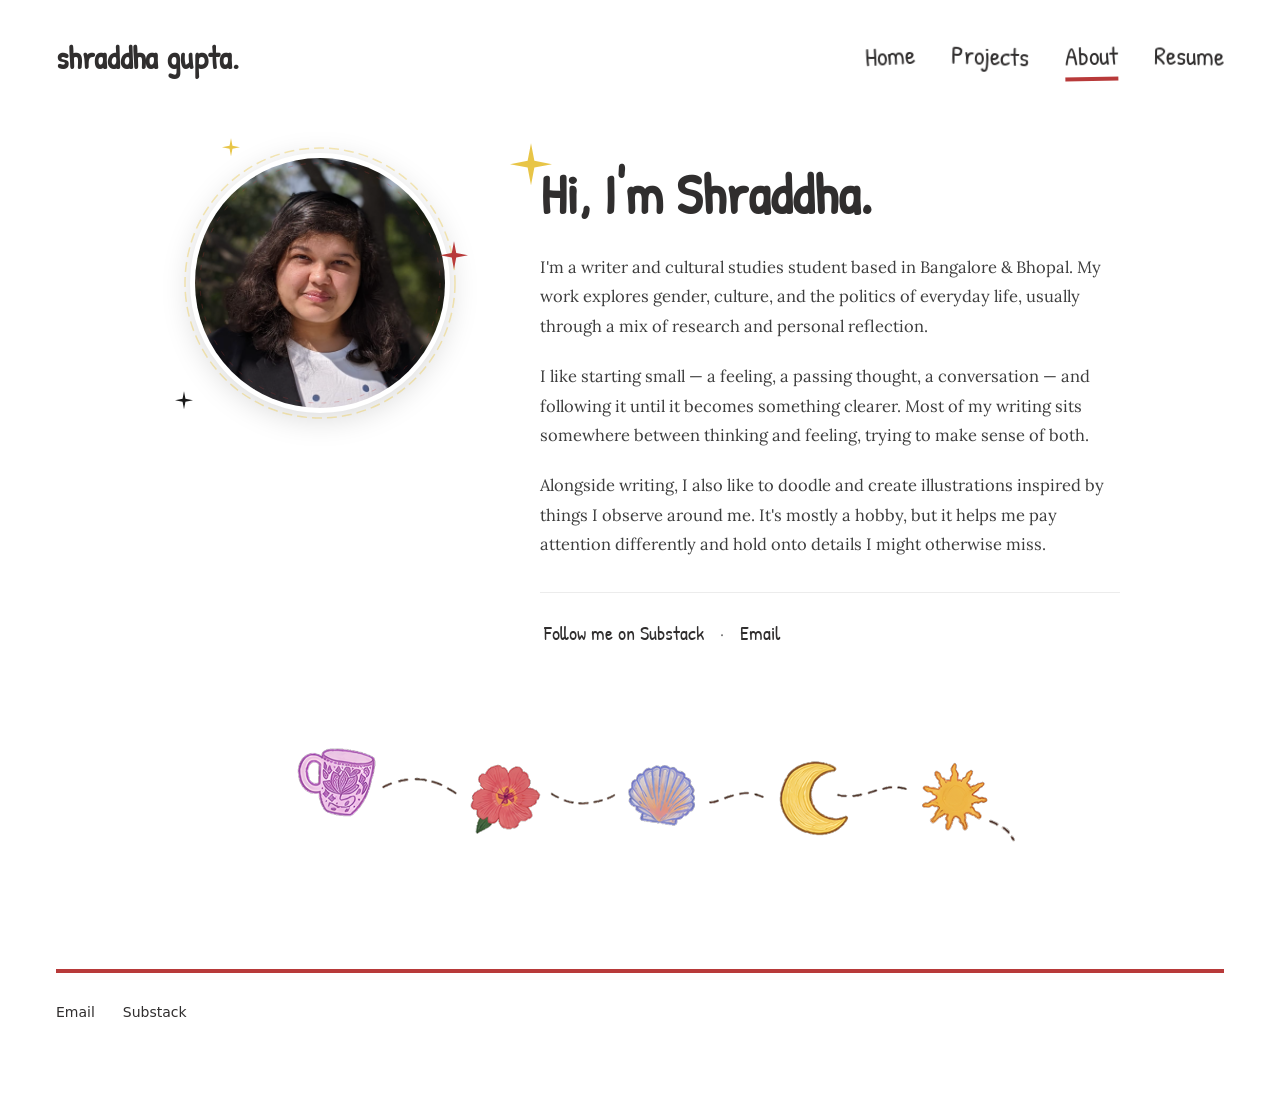
==== about.html @ cafc0611 "Add project about page, images" ====
<!DOCTYPE html>
<html lang="en">

<head>
  <meta charset="UTF-8" />
  <meta name="viewport" content="width=device-width, initial-scale=1.0" />
  <title>About · Shraddha Gupta</title>
  <link rel="preconnect" href="https://fonts.googleapis.com">
  <link rel="preconnect" href="https://fonts.gstatic.com" crossorigin>
  <link rel="stylesheet" href="assets/style.css">
  <link
    href="https://fonts.googleapis.com/css2?family=Lora:ital,wght@0,400;0,500;1,400;1,500&family=Patrick+Hand&display=swap"
    rel="stylesheet">
</head>

<body>
  <!-- ============================ NAV ============================ -->
  <nav class="page-margin">
    <div class="logo">shraddha gupta.</div>
    <div class="nav-links">
      <a href="index.html">Home</a>
      <a href="projects.html">Projects</a>
      <a href="about.html" class="nav-active-link">About</a>
      <a href="assets/Shraddha Gupta CV.pdf" target="_blank">Resume</a>
    </div>
  </nav>

  <!-- ============================ MAIN CONTENT ============================ -->
  <main class="page-margin">
    
    <!-- About Section - Side by Side Layout -->
    <section class="about-split">
      
      <!-- Left: Profile Image -->
      <div class="about-profile">
        <div class="profile-container-large">
          <div class="profile-frame-large">
            <img src="assets/profile.png" alt="Shraddha Gupta" class="profile-img">
          </div>
          <!-- Decorative ring around profile -->
          <svg class="profile-ring-large" viewBox="0 0 280 280" fill="none">
            <circle cx="140" cy="140" r="135" stroke="#e8c547" stroke-width="1.5" stroke-dasharray="10 5" opacity="0.4"/>
            <circle cx="140" cy="140" r="120" stroke="#b83a3a" stroke-width="0.8" stroke-dasharray="5 8" opacity="0.3"/>
          </svg>
          <!-- sparkles around profile -->
          <span class="sparkle sparkle--sm" style="top: -5px; left: 15%; --sparkle-color: #e8c547;"></span>
          <span class="sparkle" style="top: 35%; right: -8px; --sparkle-color: #b83a3a;"></span>
          <span class="sparkle sparkle--sm" style="bottom: 5%; left: -5px; --sparkle-color: #1a1a1a;"></span>
        </div>
      </div>

      <!-- Right: Content -->
      <div class="about-text-content">
        <h1 class="about-heading">
          <span class="sparkle sparkle--lg" style="top: -20px; left: -30px; --sparkle-color: #e8c547;"></span>
          Hi, I'm Shraddha.
        </h1>
        
        <div class="about-body">
          <p class="about-lead-large">I'm a writer and cultural studies student based in Bangalore & Bhopal. My work explores gender, culture, and the politics of everyday life, usually through a mix of research and personal reflection.</p>
          
          <p>I like starting small — a feeling, a passing thought, a conversation — and following it until it becomes something clearer. Most of my writing sits somewhere between thinking and feeling, trying to make sense of both.</p>
          
          <p>Alongside writing, I also like to doodle and create illustrations inspired by things I observe around me. It's mostly a hobby, but it helps me pay attention differently and hold onto details I might otherwise miss.</p>
        </div>

        <!-- Connect Section -->
        <div class="about-connect-split">
          <a href="https://shraddhag.substack.com/" target="_blank" rel="noopener" class="connect-link-inline">Follow me on Substack</a>
          <span class="connect-separator">·</span>
          <a href="mailto:hello@example.com" class="connect-link-inline">Email</a>
        </div>
      </div>

    </section>

    <!-- Knick-knacks illustration at bottom -->
    <div class="about-knickknacks">
      <img src="assets/drawings/knick-knacks.png" alt="Decorative knick-knacks illustration" style="max-height: 160px;">
    </div>

  </main>

  <!-- ============================ FOOTER ============================ -->
  <footer class="page-margin">
    <div class="links">
      <a href="mailto:hello@example.com">Email</a>
      <a href="https://shraddhag.substack.com/" target="_blank" rel="noopener">Substack</a>
    </div>
  </footer>

</body>
</html>
---- assets/style.css ----
:root {
  --bg: #ffffff;
  --ink: #302e2e;
  --muted: #6b6b6b;
  --accent: #b83a3a;
  --paper: #ffffff;
  --tape: #f4e9b8;
  --card-border: #ececec;
  --font-hand: 'Patrick Hand', cursive;
  --font-serif: 'Fraunces', Georgia, serif;
  --font-body: 'Lora', Georgia, serif;
  --font-sans: 'Inter', system-ui, sans-serif;
}

* {
  box-sizing: border-box;
  margin: 0;
  padding: 0;
}

html,
body {
  overflow-x: hidden;
}

html {
  scroll-behavior: smooth;
}

body {
  background: var(--bg);
  color: var(--ink);
  font-family: var(--font-sans);
  font-size: 16px;
  line-height: 1.6;
  padding: 32px 0 80px;
  -webkit-font-smoothing: antialiased;
  -moz-osx-font-smoothing: grayscale;
}

.page-margin {
  margin-left: 56px;
  margin-right: 56px;
}


/* ---------- NAV ---------- */
nav {
  display: flex;
  justify-content: space-between;
  align-items: center;
  padding-bottom: 20px;
}

.logo {
  font-family: var(--font-hand);
  font-weight: 600;
  font-size: 32px;
  letter-spacing: 0.01em;
}

.nav-links {
  display: flex;
  gap: 36px;
}

.nav-links a {
  color: var(--ink);
  text-decoration: none;
  font-family: var(--font-hand);
  font-size: 26px;
  transition: color 0.2s ease;
  display: inline-block;
  backface-visibility: hidden;
  -webkit-backface-visibility: hidden;
  transform: translateZ(0) rotate(var(--r, 0deg));
}

.nav-links a:nth-child(1) {
  --r: -3deg;
}

.nav-links a:nth-child(2) {
  --r: 2deg;
}

.nav-links a:nth-child(3) {
  --r: -1deg;
}

.nav-links a:nth-child(4) {
  --r: 1deg;
}

.nav-links a:hover {
  color: var(--accent);
}

.nav-active-link {
  border-bottom: 4px solid var(--accent);
}

/* ---------- WAVE ANIMATION ---------- */
.wave-frame {
  position: relative;
  width: 100%;
  aspect-ratio: 1440 / 260;
  margin-top: 120px;
  margin-bottom: 24px;
}

/* Leaf fills the entire frame as background */
.wave-leaf {
  position: absolute;
  inset: 0;
  width: 100%;
  height: 100%;
  object-fit: cover;
  display: block;
  background-position: 10%;
}

/* Track holds wave SVG images that scroll on top of the leaf.
       The SVG's filled wave shape should be white (#fff) so it
       punches out the leaf, matching the page background.        */
.wave-track {
  position: absolute;
  inset: 0;
  display: flex;
  will-change: transform;
  z-index: 1;
}

.wave-tile {
  position: relative;
  flex-shrink: 0;
  height: 100%;
}

.wave-svg {
  display: block;
  width: 100%;
  height: 100%;
}

/* Overlay SVG for characters / doodles that ride the wave.
       viewBox="0 0 1440 260" gives a fixed coordinate space that
       scales with the tile. Just draw/place things in that space. */
.wave-overlay {
  position: absolute;
  inset: 0;
  width: 100%;
  height: 100%;
  pointer-events: none;
  overflow: visible;
}

/* ---------- HERO ---------- */
.hero {
  text-align: center;
  padding: 40px 0 45px;
  position: relative;
}

.hero h1 {
  font-family: var(--font-hand);
  font-weight: 700;
  font-size: clamp(40px, 6vw, 68px);
  line-height: 1.1;
  letter-spacing: 0.005em;
  position: relative;
  display: inline-block;
}

.hero h1 span.line2 {
  display: block;
  font-size: clamp(30px, 4.5vw, 30px);
  margin-top: 10px;
  color: #565050;
}

.hero h1 span.aside {
  font-family: var(--font-serif);
  font-style: italic;
  font-weight: 400;
  font-size: 0.5em;
  color: var(--muted);
  letter-spacing: 0;
  vertical-align: middle;
}

.hero .tagline {
  margin-top: 28px;
  font-family: var(--font-body);
  font-style: italic;
  font-size: 19px;
  line-height: 1.6;
  color: #3a3a3a;
  max-width: 56ch;
  margin-left: auto;
  margin-right: auto;
}

/* ---------- SPARKLES ---------- */
.sparkle {
  --sparkle-size: 28px;
  --sparkle-color: var(--accent);
  position: absolute;
  width: var(--sparkle-size);
  height: var(--sparkle-size);
  pointer-events: none;
  background: var(--sparkle-color);
  clip-path: polygon(50% 0%, 58% 42%, 100% 50%, 58% 58%,
      50% 100%, 42% 58%, 0% 50%, 42% 42%);
  filter: drop-shadow(0 1px 2px rgba(0, 0, 0, 0.15));
  animation: twinkle 2.4s ease-in-out infinite;
}

.sparkle--sm {
  --sparkle-size: 18px;
}

.sparkle--lg {
  --sparkle-size: 42px;
}

@keyframes twinkle {

  0%,
  100% {
    transform: scale(1) rotate(0deg);
    opacity: 1;
  }

  50% {
    transform: scale(0.75) rotate(90deg);
    opacity: 0.7;
  }
}

/* ---------- CANVAS / GALLERY ---------- */
.canvas {
  position: relative;
  max-width: 1260px;
  display: grid;
  margin: 0 auto;
  grid-template-columns: 1fr 2fr;
  gap: 80px;
  align-items: start;
}

.gallery {
  position: relative;
  min-height: 800px;
  padding-top: 60px;
  margin-top: 150px;
}

.gallery-label {
  position: absolute;
  top: 8px;
  left: 30px;
  display: flex;
  align-items: center;
  gap: 12px;
  transform: rotate(-2deg);
}

.gallery-label-line {
  width: 32px;
  height: 1px;
  background: var(--muted);
}

.gallery-label-text {
  font-family: var(--font-sans);
  font-size: 11px;
  text-transform: uppercase;
  letter-spacing: 0.16em;
  color: var(--muted);
}

.art {
  position: absolute;
  background: var(--paper);
  padding: 10px 10px 14px;
  box-shadow:
    0 1px 2px rgba(0, 0, 0, 0.06),
    0 8px 22px rgba(0, 0, 0, 0.10);
  transition: transform 0.25s ease, box-shadow 0.25s ease, z-index 0s 0.25s;
  cursor: pointer;
  z-index: 1;
  backface-visibility: hidden;
  -webkit-backface-visibility: hidden;
  will-change: transform;
}

.art img {
  display: block;
  width: 100%;
  height: 100%;
  object-fit: cover;
}

.art:hover {
  transform: rotate(0deg) scale(1.03) !important;
  box-shadow: 0 4px 8px rgba(0, 0, 0, 0.08), 0 24px 50px rgba(0, 0, 0, 0.18);
  z-index: 10;
  transition: transform 0.25s ease, box-shadow 0.25s ease, z-index 0s;
}

.art::before {
  content: "";
  position: absolute;
  top: -10px;
  left: 50%;
  transform: translateX(-50%) rotate(-2deg);
  width: 60px;
  height: 18px;
  background: var(--tape);
  opacity: 0.85;
  box-shadow: 0 1px 2px rgba(0, 0, 0, 0.1);
}

.art .caption {
  font-family: var(--font-hand);
  font-size: 16px;
  text-align: center;
  margin-top: 6px;
  color: #555;
}

/* ---------- WRITING COLUMN ---------- */
.writing {
  padding-top: 12px;
}

.featured-quote {
  margin: 0 0 56px;
  padding: 0;
  border: none;
}

.featured-quote p {
  font-family: var(--font-serif);
  font-style: italic;
  font-weight: 400;
  font-size: clamp(22px, 2.4vw, 30px);
  line-height: 1.4;
  color: var(--ink);
  letter-spacing: -0.005em;
}

.featured-quote cite {
  display: block;
  margin-top: 16px;
  font-style: normal;
  font-family: var(--font-sans);
  font-size: 12px;
  text-transform: uppercase;
  letter-spacing: 0.14em;
  color: var(--muted);
}

.featured-quote cite em {
  font-style: italic;
  text-transform: none;
  letter-spacing: 0.02em;
  font-family: var(--font-body);
  font-size: 14px;
}

.writing-header {
  display: flex;
  align-items: baseline;
  justify-content: space-between;
  margin-bottom: 10px;
  padding-bottom: 10px;
}

.writing-header h2 {
  font-family: var(--font-hand);
  font-weight: 700;
  font-size: 35px;
  letter-spacing: 0.01em;
}

.writing-header a {
  font-family: var(--font-sans);
  font-size: 11px;
  color: var(--ink);
  text-decoration: none;
  text-transform: uppercase;
  letter-spacing: 0.1em;
  border-radius: 20px;
  background: rgb(249, 238, 219);
  padding: 10px 15px 10px 15px;
  margin-top: auto;
  margin-bottom: auto;
}

.writing-header a:hover {
  color: var(--accent);
}

.essay {
  background: var(--paper);
  padding: 28px 34px;
  margin-bottom: 32px;
  box-shadow:
    0 1px 2px rgba(0, 0, 0, 0.04),
    0 6px 18px rgba(0, 0, 0, 0.06);
  border: 1px solid var(--card-border);
  transition: transform 0.2s ease, box-shadow 0.2s ease;
  backface-visibility: hidden;
  -webkit-backface-visibility: hidden;
  will-change: transform;

}

.essay:hover {
  transform: translateY(-1px) rotate(0deg);
  box-shadow: 0 4px 8px rgba(0, 0, 0, 0.05), 0 14px 28px rgba(0, 0, 0, 0.10);
}


.essay a.title-link {
  text-decoration: none;
  color: inherit;
  display: block;
}

.essay h3 {
  font-family: var(--font-serif);
  font-weight: 600;
  font-size: 22px;
  line-height: 1.3;
  margin-bottom: 14px;
}

.essay h3:hover {
  color: var(--accent);
}

.essay blockquote {
  font-family: var(--font-body);
  font-weight: 400;
  font-size: 17px;
  line-height: 1.7;
  color: #2d2d2d;
  padding-left: 20px;
  border-left: 3px solid var(--accent);
  margin-bottom: 16px;
  -webkit-font-smoothing: antialiased;
  -moz-osx-font-smoothing: grayscale;
}

.essay blockquote p+p {
  margin-top: 8px;
}

.essay .meta {
  font-size: 12px;
  text-transform: uppercase;
  letter-spacing: 0.12em;
  font-family: var(--font-sans);
}

/* ---------- DOODLES ---------- */
.doodle {
  position: absolute;
  pointer-events: none;
  opacity: 0.85;
}

/* ---------- FOOTER ---------- */
footer {
  margin-top: 100px;
  padding-top: 28px;
  border-top: 4px solid var(--accent);
  display: flex;
  justify-content: space-between;
  align-items: flex-end;
  flex-wrap: wrap;
  gap: 32px;
}

footer .signoff {
  font-family: var(--font-hand);
  font-size: 28px;
  color: var(--accent);
}

footer .links {
  display: flex;
  gap: 28px;
}

footer .links a {
  color: var(--ink);
  text-decoration: none;
  font-size: 14px;
  border-bottom: 1px solid transparent;
  padding-bottom: 2px;
  transition: border-color 0.2s ease;
}

footer .links a:hover {
  border-color: var(--accent);
}

/* ---------- MODAL ---------- */
.modal {
  position: fixed;
  inset: 0;
  background: rgba(20, 18, 16, 0.92);
  display: none;
  align-items: center;
  justify-content: center;
  z-index: 100;
  padding: 40px 80px;
  cursor: pointer;
}

.modal.open {
  display: flex;
}

.modal-stage {
  max-width: 90vw;
  max-height: 85vh;
  display: flex;
  flex-direction: column;
  align-items: center;
  gap: 16px;
  cursor: default;
}

.modal-stage img {
  max-width: 100%;
  max-height: 78vh;
  object-fit: contain;
  box-shadow: 0 20px 60px rgba(0, 0, 0, 0.4);
}

.modal-caption {
  font-family: var(--font-hand);
  font-size: 22px;
  color: #f0e9d8;
}

.modal-arrow,
.modal-close {
  position: absolute;
  background: none;
  border: 1px solid rgba(255, 255, 255, 0.3);
  color: #fafaf7;
  width: 44px;
  height: 44px;
  border-radius: 50%;
  font-size: 18px;
  cursor: pointer;
  display: flex;
  align-items: center;
  justify-content: center;
  transition: background 0.15s ease;
  font-family: var(--font-serif);
}

.modal-arrow {
  top: 50%;
  transform: translateY(-50%);
}

.modal-prev {
  left: 24px;
}

.modal-next {
  right: 24px;
}

.modal-close {
  top: 24px;
  right: 24px;
  border: none;
  opacity: 0.7;
  font-size: 28px;
}

.modal-arrow:hover,
.modal-close:hover {
  background: rgba(255, 255, 255, 0.1);
  opacity: 1;
}

/* ============================================================
   PROJECTS PAGE STYLES
   ============================================================ */

.hero--compact {
  padding: 30px 0 35px;
}

.hero--compact h1 {
  font-size: clamp(36px, 5vw, 56px);
}

/* Projects Section */
.projects-section {
  max-width: 1100px;
  margin: 0 auto;
  padding: 20px 0 60px;
}

/* Project Cards */
.project-card {
  display: grid;
  grid-template-columns: 1fr 1.2fr;
  gap: 48px;
  align-items: center;
  margin-bottom: 80px;
  position: relative;
}

.project-card--reverse {
  grid-template-columns: 1.2fr 1fr;
  direction: rtl;
}

.project-card--reverse > * {
  direction: ltr;
}

.project-card--featured {
  background: var(--paper);
  padding: 40px;
  border-radius: 4px;
  box-shadow: 0 2px 8px rgba(0, 0, 0, 0.06), 0 12px 32px rgba(0, 0, 0, 0.08);
  border: 1px solid var(--card-border);
  margin-bottom: 100px;
}

/* Project Images */
.project-images {
  display: grid;
  grid-template-columns: 1fr 1fr;
  gap: 16px;
  position: relative;
  max-width: 400px;
}

.project-card--featured .project-images {
  max-width: 320px;
}

.project-images--single {
  grid-template-columns: 1fr;
}

.project-img {
  background: var(--paper);
  padding: 8px;
  box-shadow: 0 2px 6px rgba(0, 0, 0, 0.08), 0 8px 20px rgba(0, 0, 0, 0.10);
  transition: transform 0.25s ease, box-shadow 0.25s ease;
}

.project-img:hover {
  transform: translateY(-4px) rotate(0deg);
  box-shadow: 0 4px 12px rgba(0, 0, 0, 0.10), 0 16px 40px rgba(0, 0, 0, 0.14);
}

.project-img img {
  display: block;
  width: 100%;
  height: auto;
  object-fit: cover;
}

.project-img--primary {
  transform: rotate(-2deg);
}

.project-img--secondary {
  transform: rotate(3deg) translateY(20px);
}

/* Project Content */
.project-content {
  padding: 8px 0;
}

.project-tag {
  display: inline-block;
  font-family: var(--font-sans);
  font-size: 11px;
  text-transform: uppercase;
  letter-spacing: 0.14em;
  color: var(--accent);
  background: rgba(184, 58, 58, 0.08);
  padding: 6px 12px;
  border-radius: 20px;
  margin-bottom: 16px;
}

.project-content h2 {
  font-family: var(--font-serif);
  font-weight: 600;
  font-size: clamp(22px, 2.5vw, 28px);
  line-height: 1.3;
  margin-bottom: 20px;
  color: var(--ink);
}

.project-content p {
  font-family: var(--font-body);
  font-size: 16px;
  line-height: 1.7;
  color: #3d3d3d;
  margin-bottom: 16px;
}

.project-link {
  display: inline-block;
  margin-top: 12px;
  font-family: var(--font-sans);
  font-size: 13px;
  color: var(--accent);
  text-decoration: none;
  border-bottom: 1px solid var(--accent);
  padding-bottom: 2px;
  transition: color 0.2s ease, border-color 0.2s ease;
}

.project-link:hover {
  color: var(--ink);
  border-color: var(--ink);
}

/* Project Doodles */
.project-doodle {
  position: absolute;
  pointer-events: none;
}

.project-card .project-doodle {
  left: -50px;
  top: 20%;
}

.project-card .project-doodle--right {
  left: auto;
  right: -30px;
  top: 10%;
}

.project-card .project-doodle--left {
  left: -40px;
  top: 40%;
}

/* ============================================================
   ABOUT PAGE STYLES - SIDE BY SIDE LAYOUT
   ============================================================ */

/* Split Layout Container */
.about-split {
  display: grid;
  grid-template-columns: 320px 1fr;
  gap: 60px;
  align-items: start;
  max-width: 1000px;
  margin: 40px auto 60px;
  padding: 0 20px;
}

/* Left Column - Profile */
.about-profile {
  display: flex;
  flex-direction: column;
  align-items: center;
  position: sticky;
  top: 40px;
}

.profile-container-large {
  position: relative;
  width: 280px;
  height: 280px;
  margin-bottom: 24px;
}

.profile-frame-large {
  width: 260px;
  height: 260px;
  border-radius: 50%;
  overflow: hidden;
  position: absolute;
  top: 10px;
  left: 10px;
  box-shadow: 0 6px 30px rgba(0, 0, 0, 0.15);
  background: var(--paper);
  border: 5px solid var(--paper);
}

.profile-frame-large img {
  width: 100%;
  height: 100%;
  object-fit: cover;
}

.profile-ring-large {
  position: absolute;
  top: 0;
  left: 0;
  width: 100%;
  height: 100%;
  pointer-events: none;
}

/* Sparkles around large profile */
.profile-container-large .sparkle {
  position: absolute;
  animation: twinkle 2.4s ease-in-out infinite;
}

.about-tagline-large {
  font-family: var(--font-body);
  font-style: italic;
  font-size: 15px;
  color: var(--muted);
  text-align: center;
  line-height: 1.5;
}

/* Right Column - Content */
.about-text-content {
  padding-top: 20px;
}

.about-heading {
  font-family: var(--font-hand);
  font-weight: 700;
  font-size: clamp(40px, 5vw, 56px);
  line-height: 1.1;
  position: relative;
  display: inline-block;
  margin-bottom: 28px;
  color: var(--ink);
}

.about-body p {
  font-family: var(--font-body);
  font-size: 16.5px;
  line-height: 1.8;
  color: #3d3d3d;
  margin-bottom: 20px;
}

.about-lead-large {
  font-family: var(--font-serif);
  font-size: 18px;
  line-height: 1.7;
  color: var(--ink);
  margin-bottom: 20px;
}

/* Connect Section - Inline */
.about-connect-split {
  margin-top: 32px;
  padding-top: 24px;
  border-top: 1px solid var(--card-border);
  font-family: var(--font-body);
  font-size: 16px;
  color: var(--muted);
}

.connect-label {
  color: var(--muted);
  margin-right: 8px;
}

.connect-link-inline {
  font-family: var(--font-hand);
  font-size: 20px;
  color: var(--ink);
  text-decoration: none;
  position: relative;
  margin: 0 4px;
}

.connect-link-inline:hover {
  color: var(--accent);
}

.connect-separator {
  margin: 0 8px;
  color: var(--muted);
}

/* Knick-knacks illustration */
.about-knickknacks {
  display: flex;
  justify-content: center;
  margin-top: 20px;
  margin-bottom: 20px;
}

.about-knickknacks img {
  max-width: 100%;
  height: auto;
  max-height: 160px;
  opacity: 0.9;
}

/* ---------- RESPONSIVE ---------- */
@media (max-width: 1024px) {
  .canvas {
    grid-template-columns: 1fr;
    gap: 56px;
  }

  .writing {
    order: 1;
  }

  .gallery {
    order: 2;
  }

  .gallery {
    min-height: auto;
    padding-top: 40px;
    display: grid;
    grid-template-columns: repeat(2, 1fr);
    gap: 28px;
    max-width: 600px;
    margin: 0 auto;
  }

  .art {
    position: relative !important;
    top: auto !important;
    left: auto !important;
    width: 100% !important;
    height: auto !important;
    transform: rotate(0deg) !important;
  }

  .art img {
    aspect-ratio: 1 / 1;
  }

  .gallery-label {
    position: relative;
    top: auto;
    left: 0;
  }

  .doodle {
    display: none;
  }
}

@media (max-width: 720px) {
  nav {
    margin-bottom: 24px;
    padding-bottom: 12px;
  }

  .hero {
    padding: 8px 0 40px;
  }

  .nav-links {
    gap: 18px;
  }

  .gallery {
    grid-template-columns: 1fr;
    max-width: 320px;
  }

  .wave-frame {
    aspect-ratio: 1440 / 500;
  }

  /* Projects responsive */
  .project-card,
  .project-card--reverse {
    grid-template-columns: 1fr;
    direction: ltr;
    gap: 32px;
  }

  .project-card--reverse > * {
    direction: ltr;
  }

  .project-card--featured {
    padding: 24px;
  }

  .project-images {
    order: 1;
  }

  .project-content {
    order: 2;
  }

  /* About responsive */
  .about-split {
    grid-template-columns: 1fr;
    gap: 40px;
    margin: 20px auto 40px;
  }

  .about-profile {
    position: static;
    order: 1;
  }

  .about-text-content {
    order: 2;
    text-align: center;
  }

  .about-body {
    text-align: left;
  }

  .profile-container-large {
    width: 220px;
    height: 220px;
  }

  .profile-frame-large {
    width: 200px;
    height: 200px;
  }

  .about-heading {
    margin-bottom: 20px;
  }

  .about-connect-split {
    text-align: center;
  }

  .about-knickknacks img {
    max-height: 120px;
  }

}
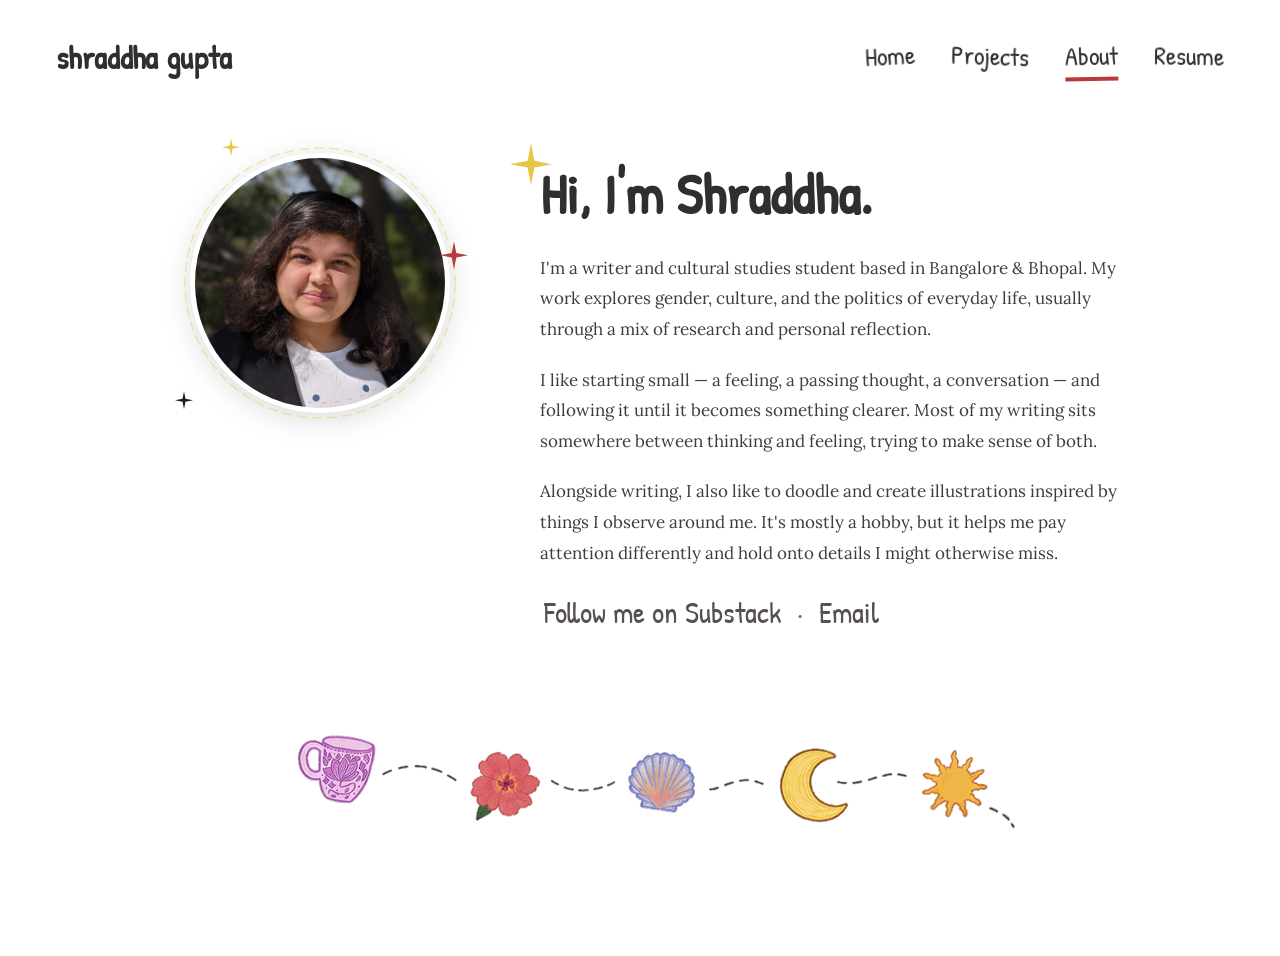
==== commit 2011c448: "Update footer, some tweaks" ====
--- a/about.html
+++ b/about.html
@@ -16,7 +16,7 @@
 <body>
   <!-- ============================ NAV ============================ -->
   <nav class="page-margin">
-    <div class="logo">shraddha gupta.</div>
+    <div class="logo">shraddha gupta</div>
     <div class="nav-links">
       <a href="index.html">Home</a>
       <a href="projects.html">Projects</a>
@@ -67,7 +67,7 @@
         <!-- Connect Section -->
         <div class="about-connect-split">
           <a href="https://shraddhag.substack.com/" target="_blank" rel="noopener" class="connect-link-inline">Follow me on Substack</a>
-          <span class="connect-separator">·</span>
+          <span class="connect-separator connect-link-inline">·</span>
           <a href="mailto:hello@example.com" class="connect-link-inline">Email</a>
         </div>
       </div>
@@ -81,13 +81,5 @@
 
   </main>
 
-  <!-- ============================ FOOTER ============================ -->
-  <footer class="page-margin">
-    <div class="links">
-      <a href="mailto:hello@example.com">Email</a>
-      <a href="https://shraddhag.substack.com/" target="_blank" rel="noopener">Substack</a>
-    </div>
-  </footer>
-
 </body>
 </html>
--- a/assets/style.css
+++ b/assets/style.css
@@ -253,7 +253,7 @@
   position: relative;
   min-height: 800px;
   padding-top: 60px;
-  margin-top: 150px;
+  margin-top: 130px;
 }
 
 .gallery-label {
@@ -475,38 +475,39 @@
 
 /* ---------- FOOTER ---------- */
 footer {
-  margin-top: 100px;
-  padding-top: 28px;
-  border-top: 4px solid var(--accent);
-  display: flex;
-  justify-content: space-between;
-  align-items: flex-end;
-  flex-wrap: wrap;
-  gap: 32px;
-}
-
-footer .signoff {
+  margin-top: 30px;
+  padding-top: 0;
+  display: flex;
+  flex-direction: column;
+  justify-content: center;
+  align-items: center;
+}
+
+footer .links {
+  display: flex;
+  align-items: center;
+  gap: 20px;
+}
+
+footer .links a {
   font-family: var(--font-hand);
-  font-size: 28px;
-  color: var(--accent);
-}
-
-footer .links {
-  display: flex;
-  gap: 28px;
-}
-
-footer .links a {
   color: var(--ink);
   text-decoration: none;
-  font-size: 14px;
+  font-size: 26px;
   border-bottom: 1px solid transparent;
   padding-bottom: 2px;
   transition: border-color 0.2s ease;
 }
 
 footer .links a:hover {
-  border-color: var(--accent);
+  color: var(--accent);
+  border-color: transparent;
+}
+
+footer .links .separator {
+  font-family: var(--font-hand);
+  color: var(--muted);
+  font-size: 26px;
 }
 
 /* ---------- MODAL ---------- */
@@ -851,7 +852,7 @@
 
 .about-body p {
   font-family: var(--font-body);
-  font-size: 16.5px;
+  font-size: 17px;
   line-height: 1.8;
   color: #3d3d3d;
   margin-bottom: 20px;
@@ -867,9 +868,6 @@
 
 /* Connect Section - Inline */
 .about-connect-split {
-  margin-top: 32px;
-  padding-top: 24px;
-  border-top: 1px solid var(--card-border);
   font-family: var(--font-body);
   font-size: 16px;
   color: var(--muted);
@@ -882,8 +880,9 @@
 
 .connect-link-inline {
   font-family: var(--font-hand);
-  font-size: 20px;
-  color: var(--ink);
+  font-size: clamp(30px, 4.5vw, 30px);
+  margin-top: 10px;
+  color: #565050;
   text-decoration: none;
   position: relative;
   margin: 0 4px;
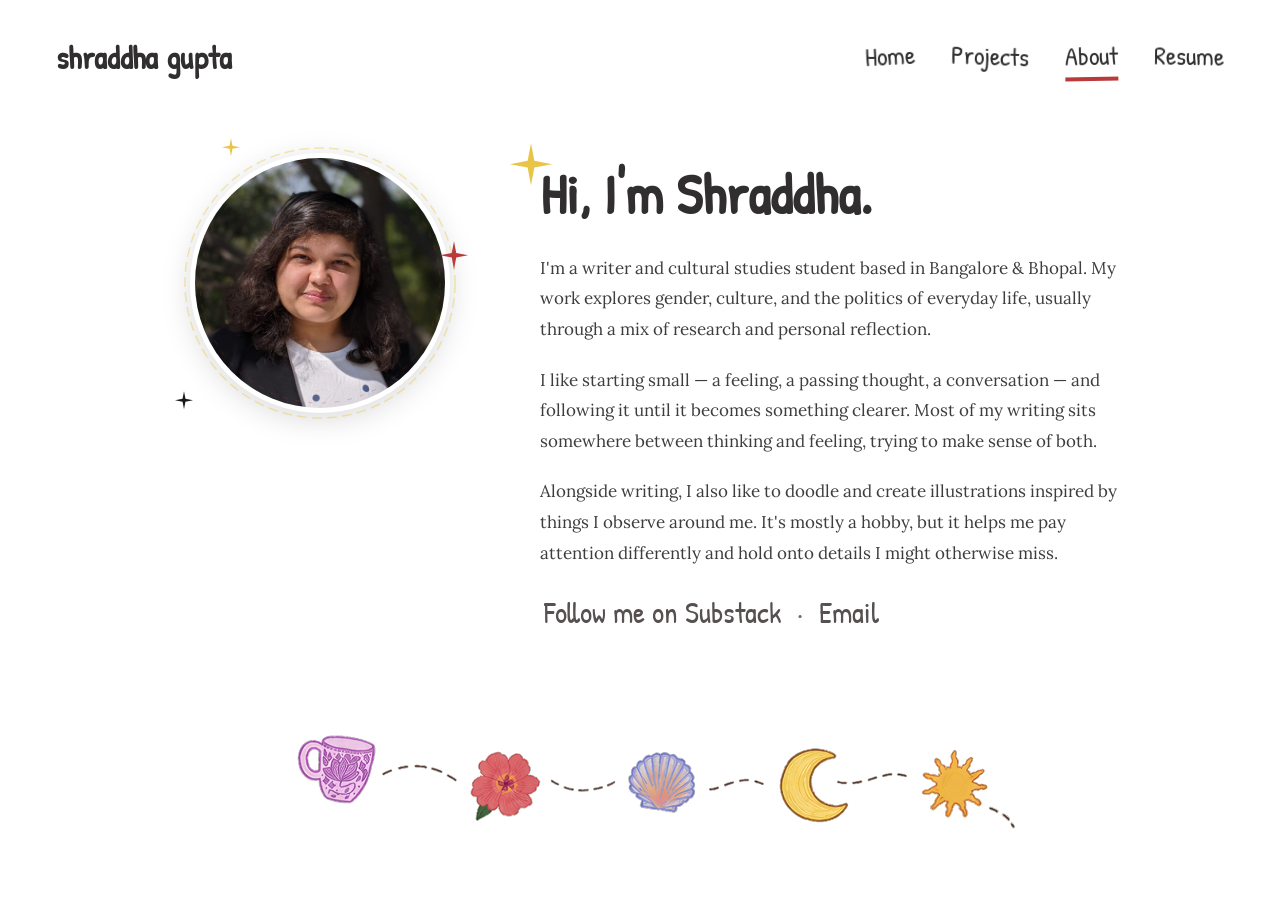
==== commit 9a608182: "Add Plausible analytics to top-level pages" ====
--- a/about.html
+++ b/about.html
@@ -11,6 +11,8 @@
   <link
     href="https://fonts.googleapis.com/css2?family=Lora:ital,wght@0,400;0,500;1,400;1,500&family=Patrick+Hand&display=swap"
     rel="stylesheet">
+  <script defer data-domain="shraddha.page" src="https://stati.stic.earth/js/script.js"></script>
+  <script>window.plausible = window.plausible || function() { (window.plausible.q = window.plausible.q || []).push(arguments) }</script>
 </head>
 
 <body>
--- a/assets/style.css
+++ b/assets/style.css
@@ -33,7 +33,7 @@
   font-family: var(--font-sans);
   font-size: 16px;
   line-height: 1.6;
-  padding: 32px 0 80px;
+  padding: 32px 0 45px;
   -webkit-font-smoothing: antialiased;
   -moz-osx-font-smoothing: grayscale;
 }
@@ -98,6 +98,40 @@
 
 .nav-active-link {
   border-bottom: 4px solid var(--accent);
+}
+
+@media (max-width: 720px) {
+  nav.page-margin {
+    flex-direction: column !important;
+    align-items: center !important;
+    gap: 2px !important;
+    text-align: center;
+    padding-top: 20px !important;
+    padding-bottom: 12px !important;
+  }
+
+  nav .logo {
+    width: 100%;
+    text-align: center;
+    margin-bottom: 2px;
+  }
+
+  nav .nav-links {
+    width: 100%;
+    display: flex !important;
+    justify-content: center !important;
+    align-items: center !important;
+    gap: 24px !important;
+    flex-wrap: nowrap !important;
+    font-size: 0.82em !important;
+    letter-spacing: 0.02em;
+    margin-top: 20px;
+  }
+
+  nav .nav-links a {
+    padding: 2px 0 !important;
+    white-space: nowrap;
+  }
 }
 
 /* ---------- WAVE ANIMATION ---------- */
@@ -386,15 +420,15 @@
 }
 
 .writing-header a {
-  font-family: var(--font-sans);
-  font-size: 11px;
+  font-family: var(--font-hand);
+  font-size: 15px;
   color: var(--ink);
   text-decoration: none;
   text-transform: uppercase;
   letter-spacing: 0.1em;
   border-radius: 20px;
   background: rgb(249, 238, 219);
-  padding: 10px 15px 10px 15px;
+  padding: 9px 17px;
   margin-top: auto;
   margin-bottom: auto;
 }
@@ -629,7 +663,7 @@
   direction: rtl;
 }
 
-.project-card--reverse > * {
+.project-card--reverse>* {
   direction: ltr;
 }
 
@@ -897,6 +931,12 @@
   color: var(--muted);
 }
 
+@media (max-width: 720px) {
+  .connect-separator {
+    display: none;
+  }
+}
+
 /* Knick-knacks illustration */
 .about-knickknacks {
   display: flex;
@@ -984,6 +1024,10 @@
     aspect-ratio: 1440 / 500;
   }
 
+  .writing-header h2 {
+    font-size: 30px;
+  }
+
   /* Projects responsive */
   .project-card,
   .project-card--reverse {
@@ -992,7 +1036,7 @@
     gap: 32px;
   }
 
-  .project-card--reverse > * {
+  .project-card--reverse>* {
     direction: ltr;
   }
 
@@ -1006,6 +1050,15 @@
 
   .project-content {
     order: 2;
+  }
+
+  .page-margin {
+    margin-left: 30px;
+    margin-right: 30px;
+  }
+
+  .essay {
+    padding: 28px 25px;
   }
 
   /* About responsive */
@@ -1050,5 +1103,28 @@
   .about-knickknacks img {
     max-height: 120px;
   }
-
-}
+}
+
+.doodle-strip {
+  position: relative;
+  height: 220px;
+  width: 100%;
+  pointer-events: none;
+  margin-top: 100px;
+}
+
+.doodle-item {
+  position: absolute;
+  height: auto;
+  pointer-events: none;
+  user-select: none;
+}
+
+@media (max-width: 720px) {
+  .doodle-strip {
+    height: 150px;
+  }
+  .doodle-item {
+    scale: 0.6;
+  }
+}
